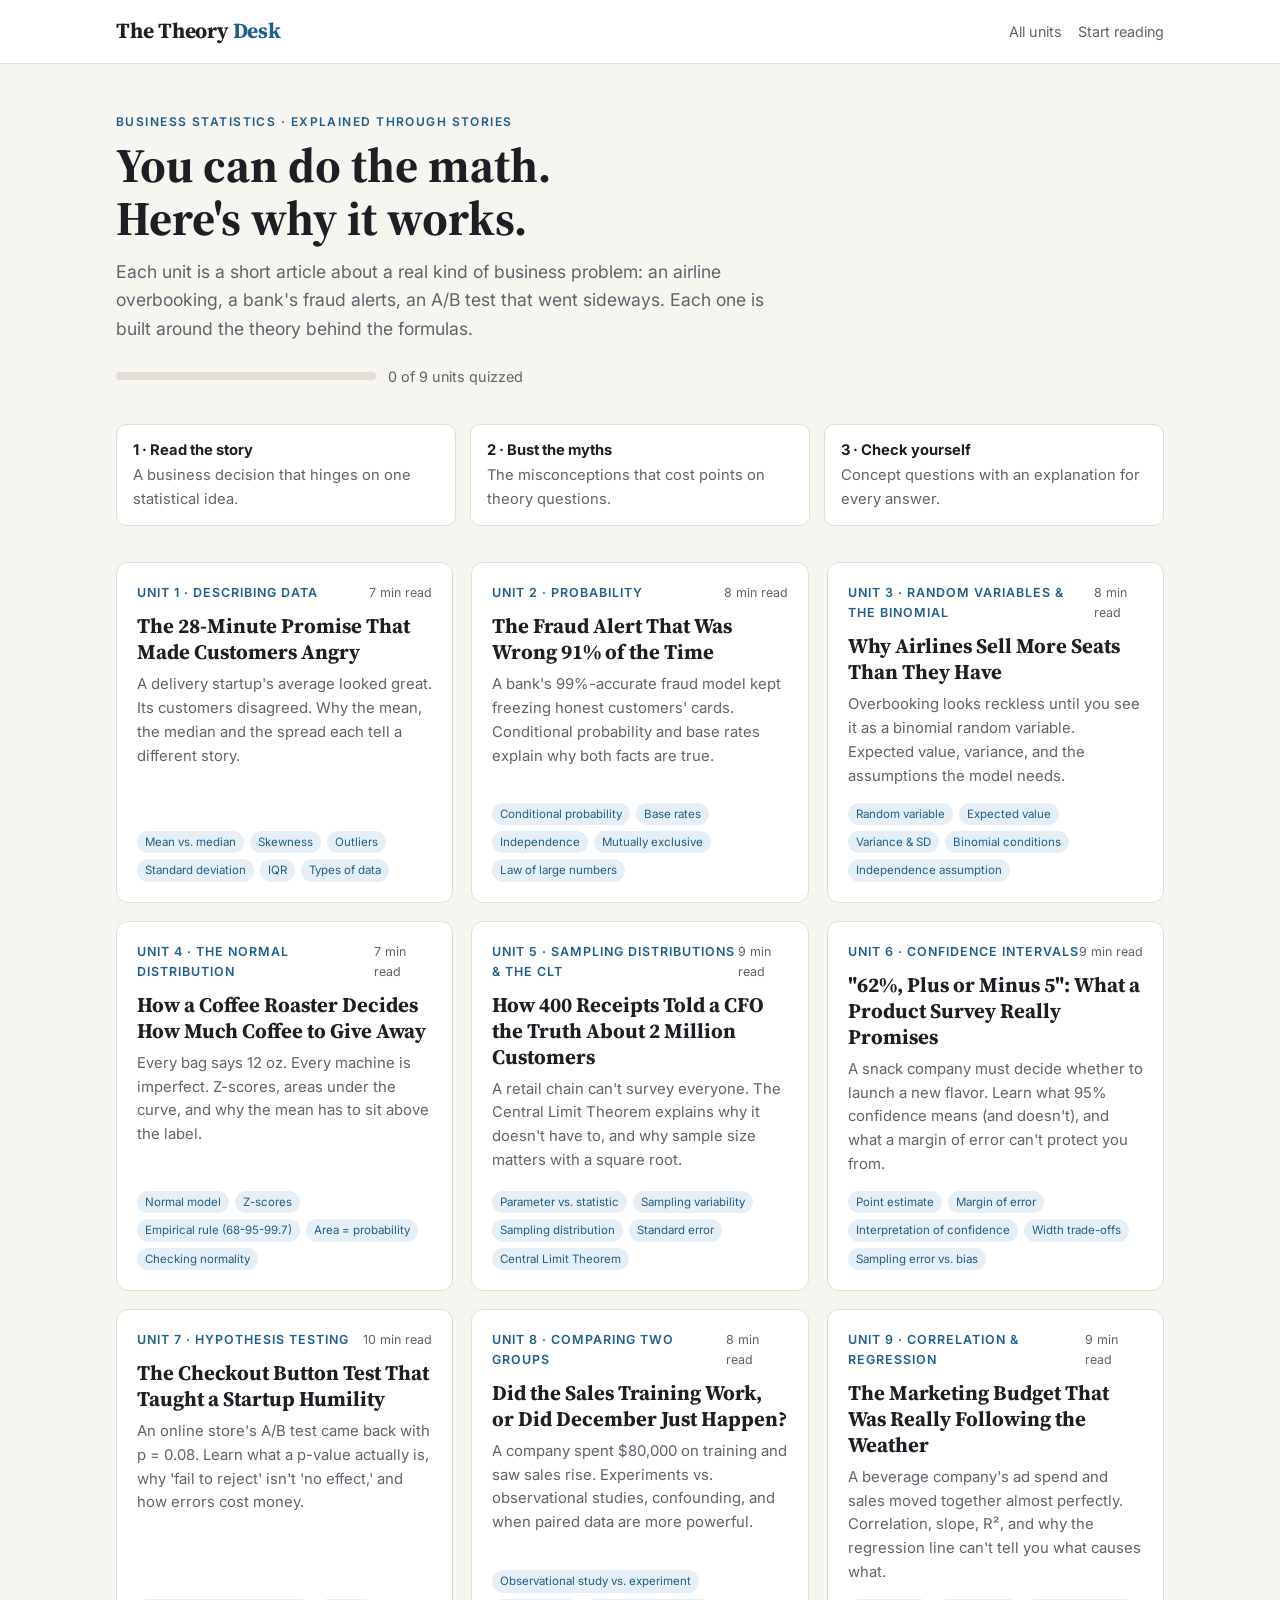
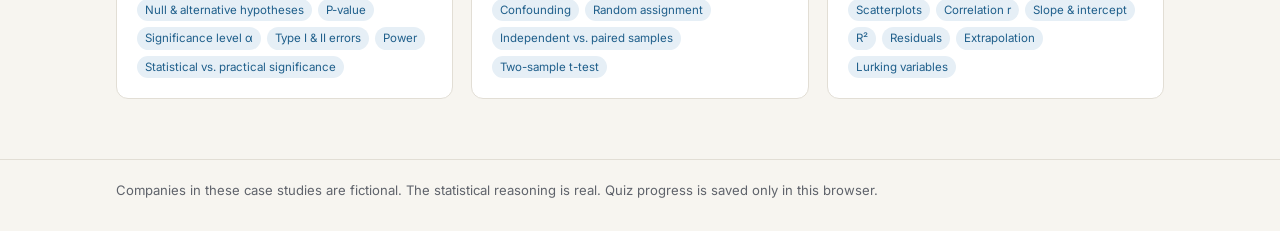
==== stats/index.html @ 9d1bd833 "Add The Theory Desk: business case-study articles for stats theory Nine units (descriptive stats thr" ====
<!DOCTYPE html>
<!--
  Author: Jack Huarte
  The Theory Desk: business stories that explain statistics theory.
  Articles live in articles.js; app.js builds the pages from them.
-->
<html lang="en">
<head>
<meta charset="utf-8">
<meta name="viewport" content="width=device-width, initial-scale=1">
<title>The Theory Desk</title>
<link rel="preconnect" href="https://fonts.googleapis.com">
<link href="https://fonts.googleapis.com/css2?family=Inter:wght@400;600;700&family=Source+Serif+4:ital,wght@0,400;0,700;1,400&display=swap" rel="stylesheet">
<link rel="stylesheet" href="stats.css">
</head>
<body>

<header class="masthead">
  <div class="wrap">
    <a class="brand" href="index.html">The Theory <span>Desk</span></a>
    <nav><a href="index.html">All units</a><a href="article.html?id=describing-data">Start reading</a></nav>
  </div>
</header>

<main class="wrap">
  <section class="hero">
    <div class="kicker">Business statistics · explained through stories</div>
    <h1>You can do the math. Here's why it works.</h1>
    <p>Each unit is a short article about a real kind of business problem: an airline overbooking, a bank's fraud alerts, an A/B test that went sideways. Each one is built around the theory behind the formulas.</p>
    <div class="progress-bar">
      <div class="progress-track"><div class="progress-fill" id="progressFill"></div></div>
      <span id="progressText"></span>
    </div>
  </section>

  <div class="how">
    <div><b>1 · Read the story</b>A business decision that hinges on one statistical idea.</div>
    <div><b>2 · Bust the myths</b>The misconceptions that cost points on theory questions.</div>
    <div><b>3 · Check yourself</b>Concept questions with an explanation for every answer.</div>
  </div>

  <div class="grid" id="grid"></div>
</main>

<footer class="site"><div class="wrap">Companies in these case studies are fictional. The statistical reasoning is real. Quiz progress is saved only in this browser.</div></footer>

<script src="articles.js"></script>
<script src="app.js"></script>
</body>
</html>
---- stats/stats.css ----
/* =====================================================================
   stats.css · The Theory Desk
   Colors are tokens, redefined for dark mode below.
   ===================================================================== */

:root {
  --bg: #f7f5f0;
  --surface: #ffffff;
  --ink: #1d1f24;
  --muted: #5f636b;
  --line: #e2ded5;
  --accent: #1f5f8b;
  --accent-soft: #e6eff6;
  --good: #2e7d4f;
  --good-soft: #e5f3ea;
  --bad: #b3412f;
  --bad-soft: #f8e7e3;
  --callout: #fff6dc;
  --callout-line: #d9a520;
  --serif: "Source Serif 4", Georgia, "Times New Roman", serif;
  --sans: "Inter", system-ui, -apple-system, "Segoe UI", sans-serif;
}
@media (prefers-color-scheme: dark) {
  :root:not([data-theme="light"]) {
    --bg: #16181c; --surface: #1f2228; --ink: #e8e6e1; --muted: #a2a6ad;
    --line: #33373f; --accent: #7db8e0; --accent-soft: #1f3040;
    --good: #6fcf97; --good-soft: #1c3226; --bad: #f08c78; --bad-soft: #3a2420;
    --callout: #2c2818; --callout-line: #c9a43a;
  }
}
:root[data-theme="dark"] {
  --bg: #16181c; --surface: #1f2228; --ink: #e8e6e1; --muted: #a2a6ad;
  --line: #33373f; --accent: #7db8e0; --accent-soft: #1f3040;
  --good: #6fcf97; --good-soft: #1c3226; --bad: #f08c78; --bad-soft: #3a2420;
  --callout: #2c2818; --callout-line: #c9a43a;
}

* { box-sizing: border-box; }
body {
  margin: 0;
  background: var(--bg);
  color: var(--ink);
  font-family: var(--sans);
  line-height: 1.6;
}
a { color: var(--accent); }
.wrap { max-width: 1080px; margin: 0 auto; padding: 0 16px; }

/* masthead */
.masthead { border-bottom: 1px solid var(--line); background: var(--surface); }
.masthead .wrap { display: flex; align-items: center; justify-content: space-between; gap: 12px; padding-top: 14px; padding-bottom: 14px; }
.brand { font-family: var(--serif); font-size: 1.35rem; font-weight: 700; color: var(--ink); text-decoration: none; letter-spacing: -0.01em; }
.brand span { color: var(--accent); }
.masthead nav { display: flex; gap: 16px; font-size: 0.9rem; }
.masthead nav a { color: var(--muted); text-decoration: none; }
.masthead nav a:hover { color: var(--ink); }

/* home */
.hero { padding: 48px 0 28px; }
.kicker { text-transform: uppercase; letter-spacing: 0.12em; font-size: 0.75rem; font-weight: 600; color: var(--accent); }
.hero h1 { font-family: var(--serif); font-size: clamp(2rem, 5vw, 3rem); line-height: 1.1; margin: 8px 0 14px; max-width: 20ch; }
.hero p { color: var(--muted); font-size: 1.1rem; max-width: 60ch; margin: 0; }
.progress-bar { margin-top: 22px; display: flex; align-items: center; gap: 12px; font-size: 0.9rem; color: var(--muted); }
.progress-track { flex: 0 1 260px; height: 8px; background: var(--line); border-radius: 99px; overflow: hidden; }
.progress-fill { height: 100%; background: var(--good); width: 0; transition: width .4s; }

.how { display: grid; grid-template-columns: repeat(auto-fit, minmax(220px, 1fr)); gap: 14px; margin: 8px 0 36px; }
.how div { background: var(--surface); border: 1px solid var(--line); border-radius: 10px; padding: 14px 16px; font-size: 0.92rem; color: var(--muted); }
.how b { display: block; color: var(--ink); margin-bottom: 2px; }

.grid { display: grid; grid-template-columns: repeat(auto-fill, minmax(300px, 1fr)); gap: 18px; padding-bottom: 60px; }
.card {
  display: flex; flex-direction: column; gap: 8px;
  background: var(--surface); border: 1px solid var(--line); border-radius: 12px;
  padding: 20px; text-decoration: none; color: inherit;
  transition: border-color .15s, transform .15s;
}
.card:hover { border-color: var(--accent); transform: translateY(-2px); }
.card .meta { display: flex; justify-content: space-between; font-size: 0.78rem; color: var(--muted); }
.card .unit { font-weight: 600; color: var(--accent); text-transform: uppercase; letter-spacing: 0.08em; }
.card h2 { font-family: var(--serif); font-size: 1.3rem; line-height: 1.25; margin: 2px 0 0; }
.card p { margin: 0; color: var(--muted); font-size: 0.93rem; }
.tags { display: flex; flex-wrap: wrap; gap: 6px; margin-top: auto; padding-top: 6px; }
.tag { font-size: 0.72rem; background: var(--accent-soft); color: var(--accent); padding: 2px 8px; border-radius: 99px; }
.badge { font-size: 0.75rem; font-weight: 600; }
.badge.done { color: var(--good); }

/* article */
.article { max-width: 720px; margin: 0 auto; padding: 40px 16px 80px; }
.article header h1 { font-family: var(--serif); font-size: clamp(1.9rem, 4.5vw, 2.6rem); line-height: 1.15; margin: 8px 0 12px; }
.dek { font-size: 1.15rem; color: var(--muted); margin: 0 0 18px; }
.byline { font-size: 0.85rem; color: var(--muted); border-top: 1px solid var(--line); border-bottom: 1px solid var(--line); padding: 10px 0; margin-bottom: 28px; }
.prose { font-family: var(--serif); font-size: 1.13rem; line-height: 1.72; }
.prose h2 { font-family: var(--sans); font-size: 1.2rem; margin: 2.1em 0 0.4em; }
.prose p, .prose ul, .prose ol { margin: 0 0 1em; }
.prose li { margin-bottom: 0.35em; }
.prose em { font-style: italic; }
.callout { background: var(--callout); border-left: 4px solid var(--callout-line); padding: 14px 18px; border-radius: 4px; margin: 1.4em 0; font-family: var(--sans); font-size: 0.98rem; line-height: 1.6; }
.formula { font-family: "Cambria Math", Georgia, serif; text-align: center; font-size: 1.15rem; background: var(--surface); border: 1px solid var(--line); border-radius: 6px; padding: 10px; overflow-x: auto; }
.table-scroll { overflow-x: auto; margin: 1.2em 0; }
table.data { border-collapse: collapse; width: 100%; font-family: var(--sans); font-size: 0.9rem; background: var(--surface); }
table.data th, table.data td { border: 1px solid var(--line); padding: 8px 10px; text-align: left; vertical-align: top; }
table.data th { background: var(--accent-soft); }

.concepts { display: flex; flex-wrap: wrap; gap: 6px; margin-bottom: 26px; }

section.box { margin-top: 44px; }
section.box > h2 { font-size: 1.25rem; margin: 0 0 14px; display: flex; align-items: center; gap: 8px; }
.takeaways { background: var(--surface); border: 1px solid var(--line); border-radius: 10px; padding: 18px 22px 18px 40px; margin: 0; }
.takeaways li { margin-bottom: 6px; }
.myth { display: grid; grid-template-columns: 1fr 1fr; gap: 0; border: 1px solid var(--line); border-radius: 10px; overflow: hidden; margin-bottom: 10px; font-size: 0.95rem; }
.myth div { padding: 12px 14px; }
.myth .m { background: var(--bad-soft); }
.myth .t { background: var(--good-soft); }
.myth small { display: block; font-weight: 700; text-transform: uppercase; letter-spacing: 0.08em; font-size: 0.68rem; margin-bottom: 2px; }
.myth .m small { color: var(--bad); }
.myth .t small { color: var(--good); }
@media (max-width: 560px) { .myth { grid-template-columns: 1fr; } }

/* quiz */
.q { background: var(--surface); border: 1px solid var(--line); border-radius: 10px; padding: 16px 18px; margin-bottom: 14px; }
.q p.stem { margin: 0 0 10px; font-weight: 600; }
.q button.opt {
  display: block; width: 100%; text-align: left; font: inherit; font-size: 0.95rem;
  background: var(--bg); color: var(--ink); border: 1px solid var(--line); border-radius: 8px;
  padding: 9px 12px; margin-bottom: 6px; cursor: pointer;
}
.q button.opt:hover:not(:disabled) { border-color: var(--accent); }
.q button.opt:disabled { cursor: default; }
.q button.opt.right { background: var(--good-soft); border-color: var(--good); }
.q button.opt.wrong { background: var(--bad-soft); border-color: var(--bad); }
.q .why { display: none; font-size: 0.92rem; margin-top: 8px; padding: 10px 12px; border-radius: 8px; background: var(--accent-soft); }
.q.answered .why { display: block; }
.score { font-weight: 600; margin-top: 8px; }
.btn { font: inherit; font-size: 0.9rem; background: var(--accent); color: var(--surface); border: 0; border-radius: 8px; padding: 8px 14px; cursor: pointer; }
.btn.ghost { background: transparent; color: var(--accent); border: 1px solid var(--accent); }

.pager { display: flex; justify-content: space-between; gap: 12px; margin-top: 50px; border-top: 1px solid var(--line); padding-top: 20px; font-size: 0.92rem; }
.pager a { text-decoration: none; max-width: 48%; }
.pager small { display: block; color: var(--muted); }

/* simulation widgets */
.sim { background: var(--surface); border: 1px solid var(--line); border-radius: 12px; padding: 18px; margin: 1.6em 0; font-family: var(--sans); font-size: 0.92rem; }
.sim h3 { margin: 0 0 4px; font-size: 1rem; }
.sim .note { color: var(--muted); margin: 0 0 12px; }
.sim .controls { display: flex; flex-wrap: wrap; gap: 10px; align-items: center; margin-bottom: 12px; }
.sim label { display: flex; gap: 6px; align-items: center; }
.sim select { font: inherit; padding: 4px 6px; border-radius: 6px; border: 1px solid var(--line); background: var(--bg); color: var(--ink); }
.sim .panels { display: grid; grid-template-columns: 1fr 1fr; gap: 14px; }
@media (max-width: 600px) { .sim .panels { grid-template-columns: 1fr; } }
.sim .panel-title { font-size: 0.8rem; color: var(--muted); margin-bottom: 4px; }
.sim svg { width: 100%; height: auto; display: block; }
.sim .stats { margin-top: 10px; color: var(--muted); }
.sim .stats b { color: var(--ink); }

footer.site { border-top: 1px solid var(--line); color: var(--muted); font-size: 0.82rem; padding: 20px 0 30px; }
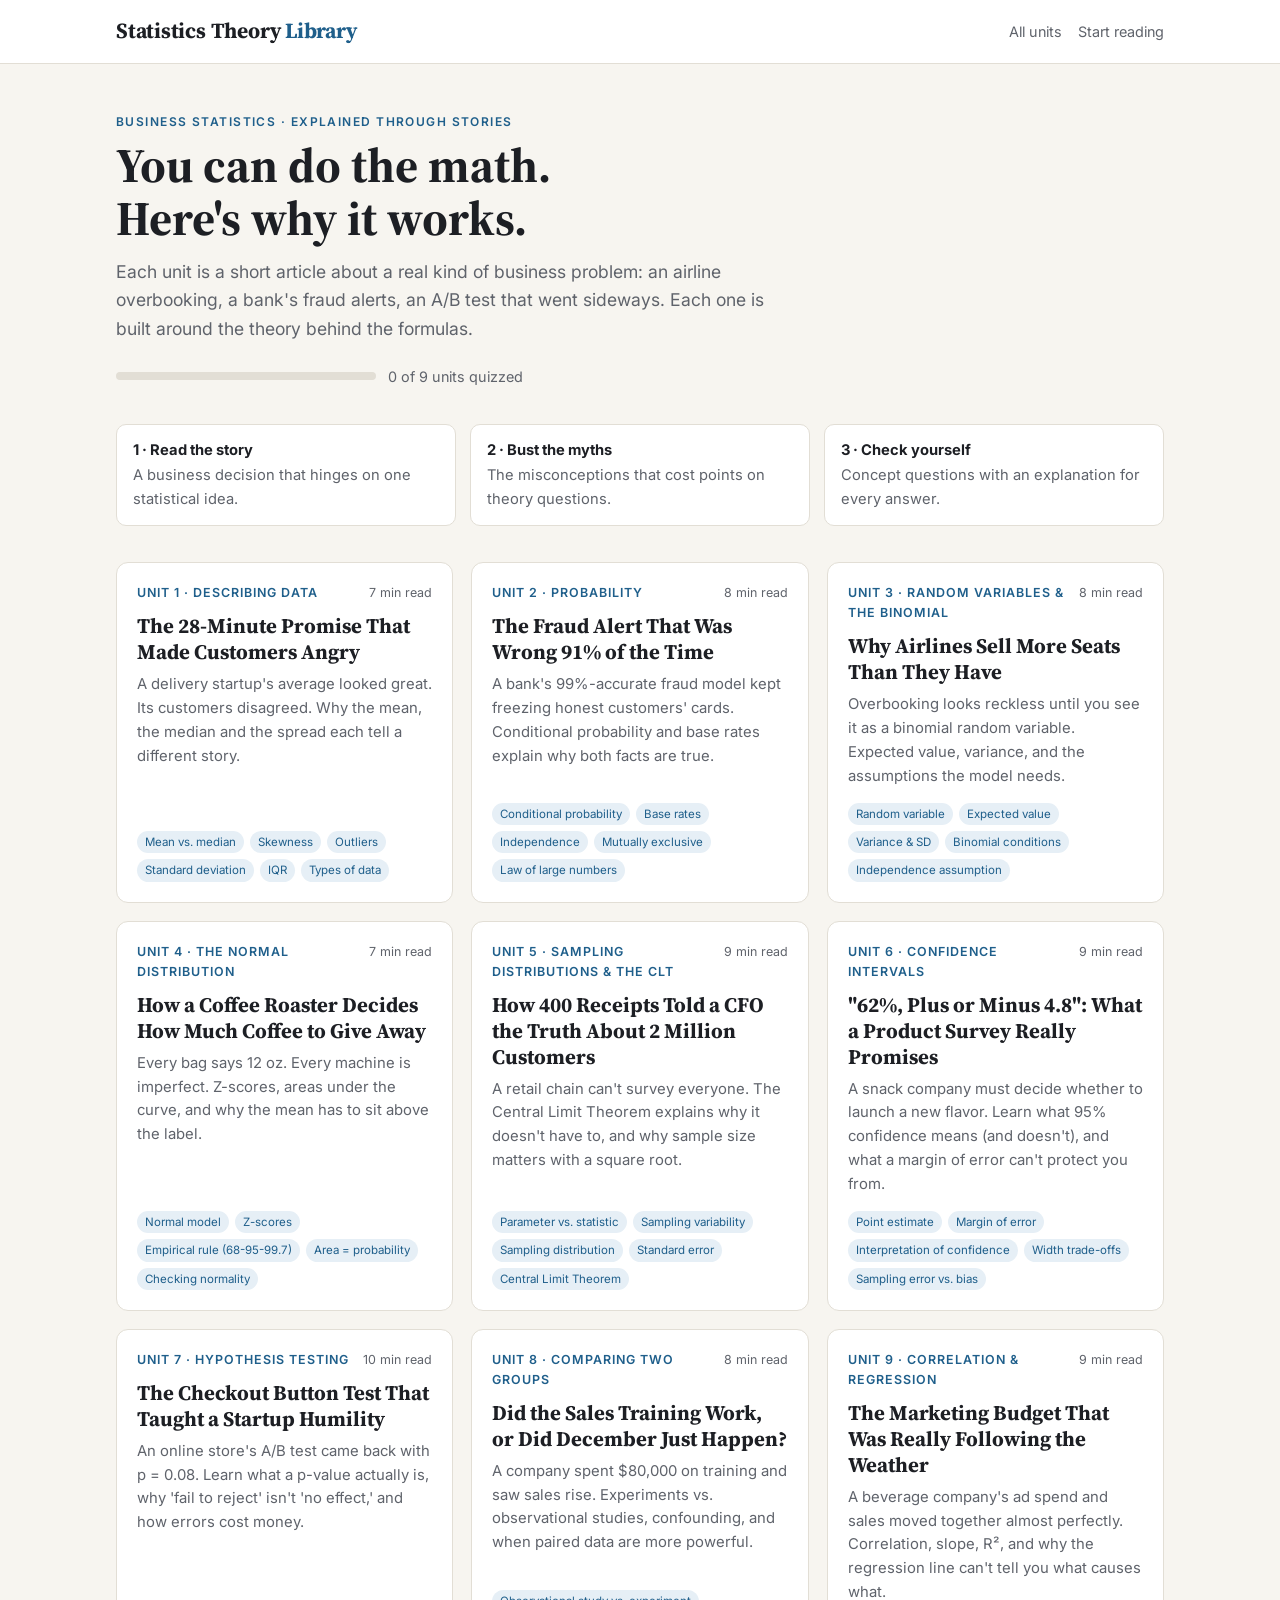
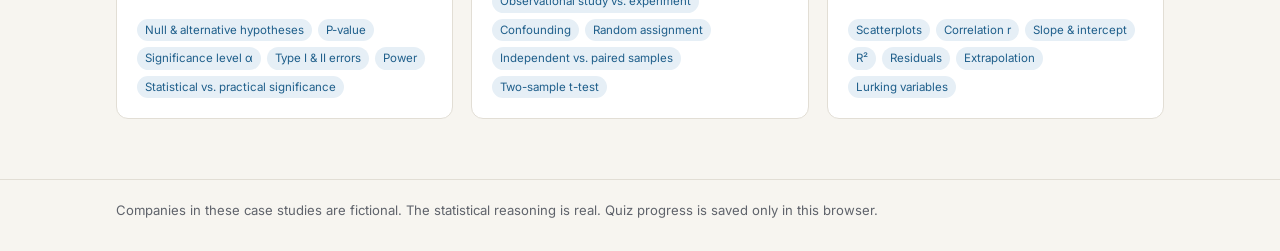
==== commit 93fafe99: "Rename site to Statistics Theory Library and polish - New name in page titles, header, README - Shuf" ====
--- a/stats/index.html
+++ b/stats/index.html
@@ -1,14 +1,14 @@
 <!DOCTYPE html>
 <!--
   Author: Jack Huarte
-  The Theory Desk: business stories that explain statistics theory.
+  Statistics Theory Library: business stories that explain statistics theory.
   Articles live in articles.js; app.js builds the pages from them.
 -->
 <html lang="en">
 <head>
 <meta charset="utf-8">
 <meta name="viewport" content="width=device-width, initial-scale=1">
-<title>The Theory Desk</title>
+<title>Statistics Theory Library</title>
 <link rel="preconnect" href="https://fonts.googleapis.com">
 <link href="https://fonts.googleapis.com/css2?family=Inter:wght@400;600;700&family=Source+Serif+4:ital,wght@0,400;0,700;1,400&display=swap" rel="stylesheet">
 <link rel="stylesheet" href="stats.css">
@@ -17,8 +17,8 @@
 
 <header class="masthead">
   <div class="wrap">
-    <a class="brand" href="index.html">The Theory <span>Desk</span></a>
-    <nav><a href="index.html">All units</a><a href="article.html?id=describing-data">Start reading</a></nav>
+    <a class="brand" href="index.html">Statistics Theory <span>Library</span></a>
+    <nav><a href="index.html">All units</a><a class="hide-sm" href="article.html?id=describing-data">Start reading</a></nav>
   </div>
 </header>
 
--- a/stats/stats.css
+++ b/stats/stats.css
@@ -1,5 +1,5 @@
 /* =====================================================================
-   stats.css · The Theory Desk
+   stats.css · Statistics Theory Library
    Colors are tokens, redefined for dark mode below.
    ===================================================================== */
 
@@ -52,7 +52,12 @@
 .brand { font-family: var(--serif); font-size: 1.35rem; font-weight: 700; color: var(--ink); text-decoration: none; letter-spacing: -0.01em; }
 .brand span { color: var(--accent); }
 .masthead nav { display: flex; gap: 16px; font-size: 0.9rem; }
-.masthead nav a { color: var(--muted); text-decoration: none; }
+.masthead nav a { color: var(--muted); text-decoration: none; white-space: nowrap; }
+.brand { white-space: nowrap; }
+@media (max-width: 480px) {
+  .brand { font-size: 1.12rem; }
+  .masthead nav .hide-sm { display: none; }
+}
 .masthead nav a:hover { color: var(--ink); }
 
 /* home */
@@ -61,6 +66,7 @@
 .hero h1 { font-family: var(--serif); font-size: clamp(2rem, 5vw, 3rem); line-height: 1.1; margin: 8px 0 14px; max-width: 20ch; }
 .hero p { color: var(--muted); font-size: 1.1rem; max-width: 60ch; margin: 0; }
 .progress-bar { margin-top: 22px; display: flex; align-items: center; gap: 12px; font-size: 0.9rem; color: var(--muted); }
+#progressText { white-space: nowrap; }
 .progress-track { flex: 0 1 260px; height: 8px; background: var(--line); border-radius: 99px; overflow: hidden; }
 .progress-fill { height: 100%; background: var(--good); width: 0; transition: width .4s; }
 
@@ -76,7 +82,8 @@
   transition: border-color .15s, transform .15s;
 }
 .card:hover { border-color: var(--accent); transform: translateY(-2px); }
-.card .meta { display: flex; justify-content: space-between; font-size: 0.78rem; color: var(--muted); }
+.card .meta { display: flex; justify-content: space-between; align-items: baseline; gap: 12px; font-size: 0.78rem; color: var(--muted); }
+.card .meta > :last-child { white-space: nowrap; flex-shrink: 0; }
 .card .unit { font-weight: 600; color: var(--accent); text-transform: uppercase; letter-spacing: 0.08em; }
 .card h2 { font-family: var(--serif); font-size: 1.3rem; line-height: 1.25; margin: 2px 0 0; }
 .card p { margin: 0; color: var(--muted); font-size: 0.93rem; }
